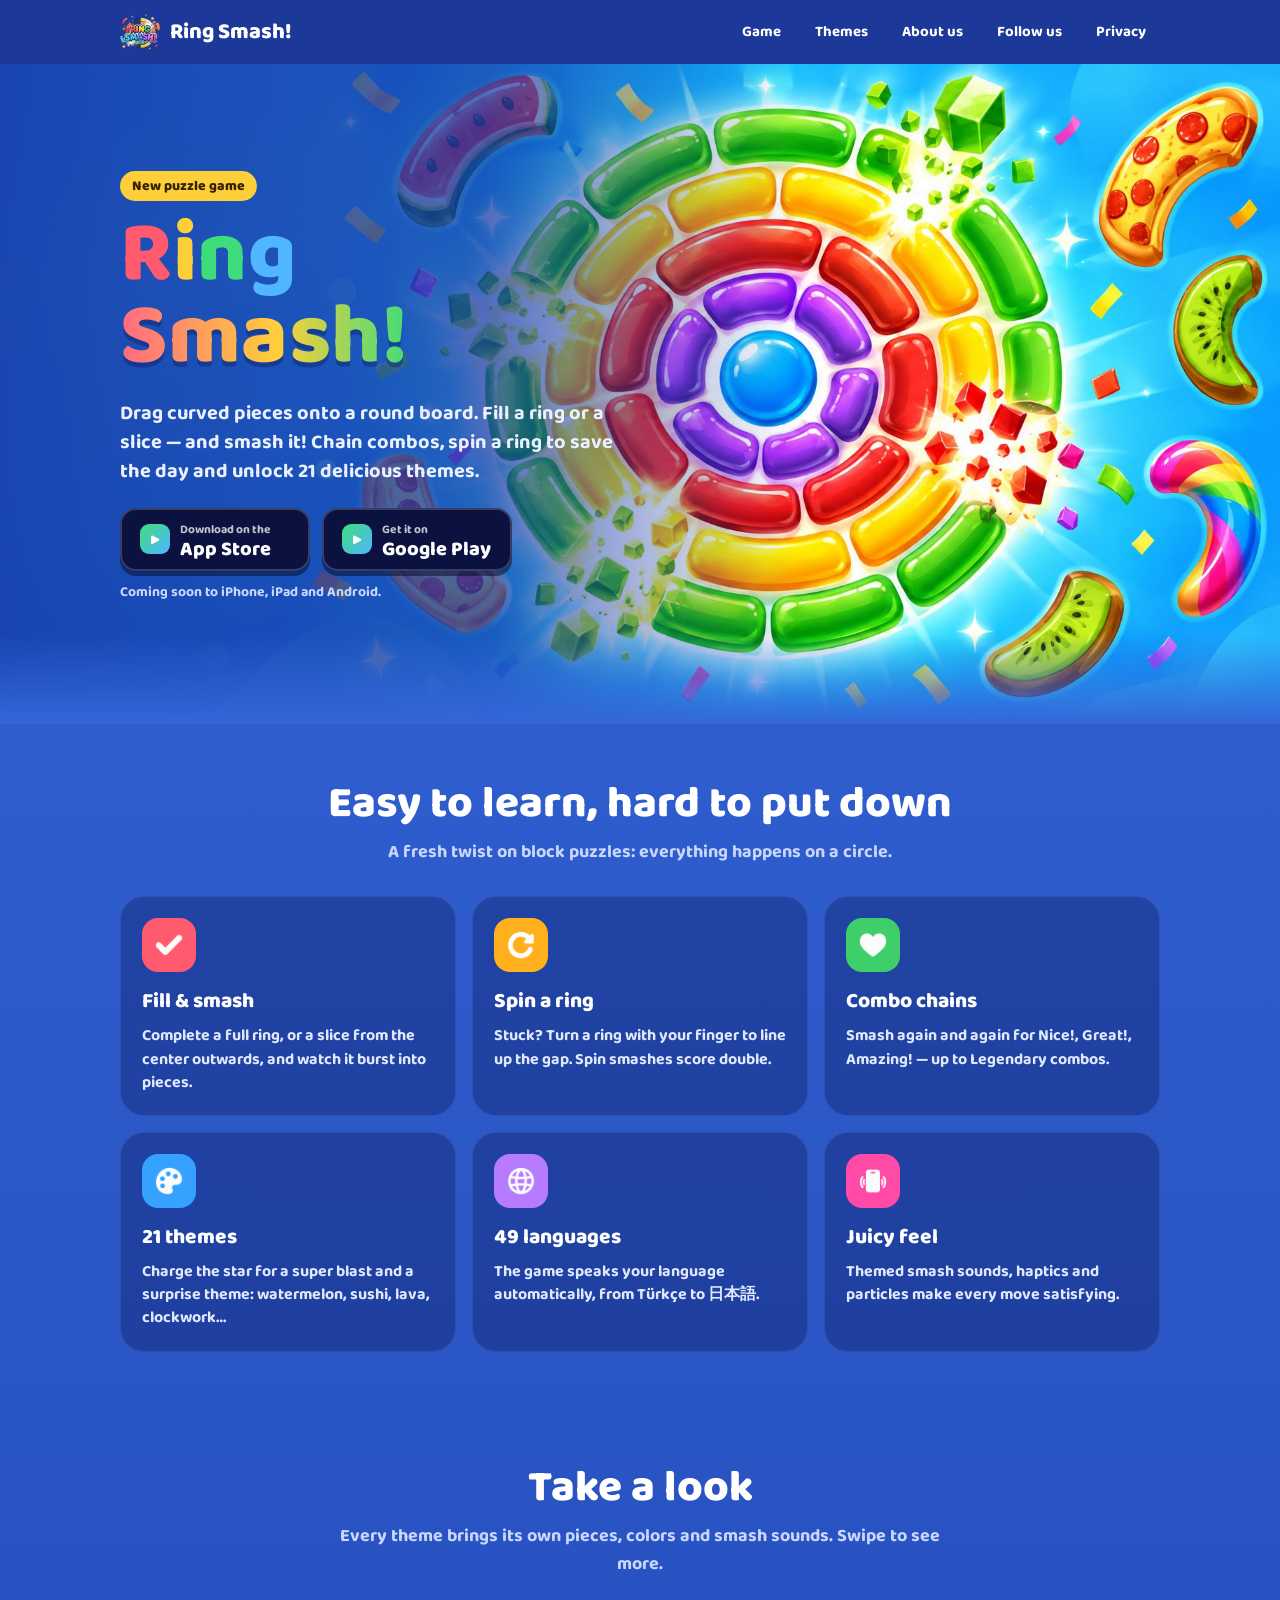
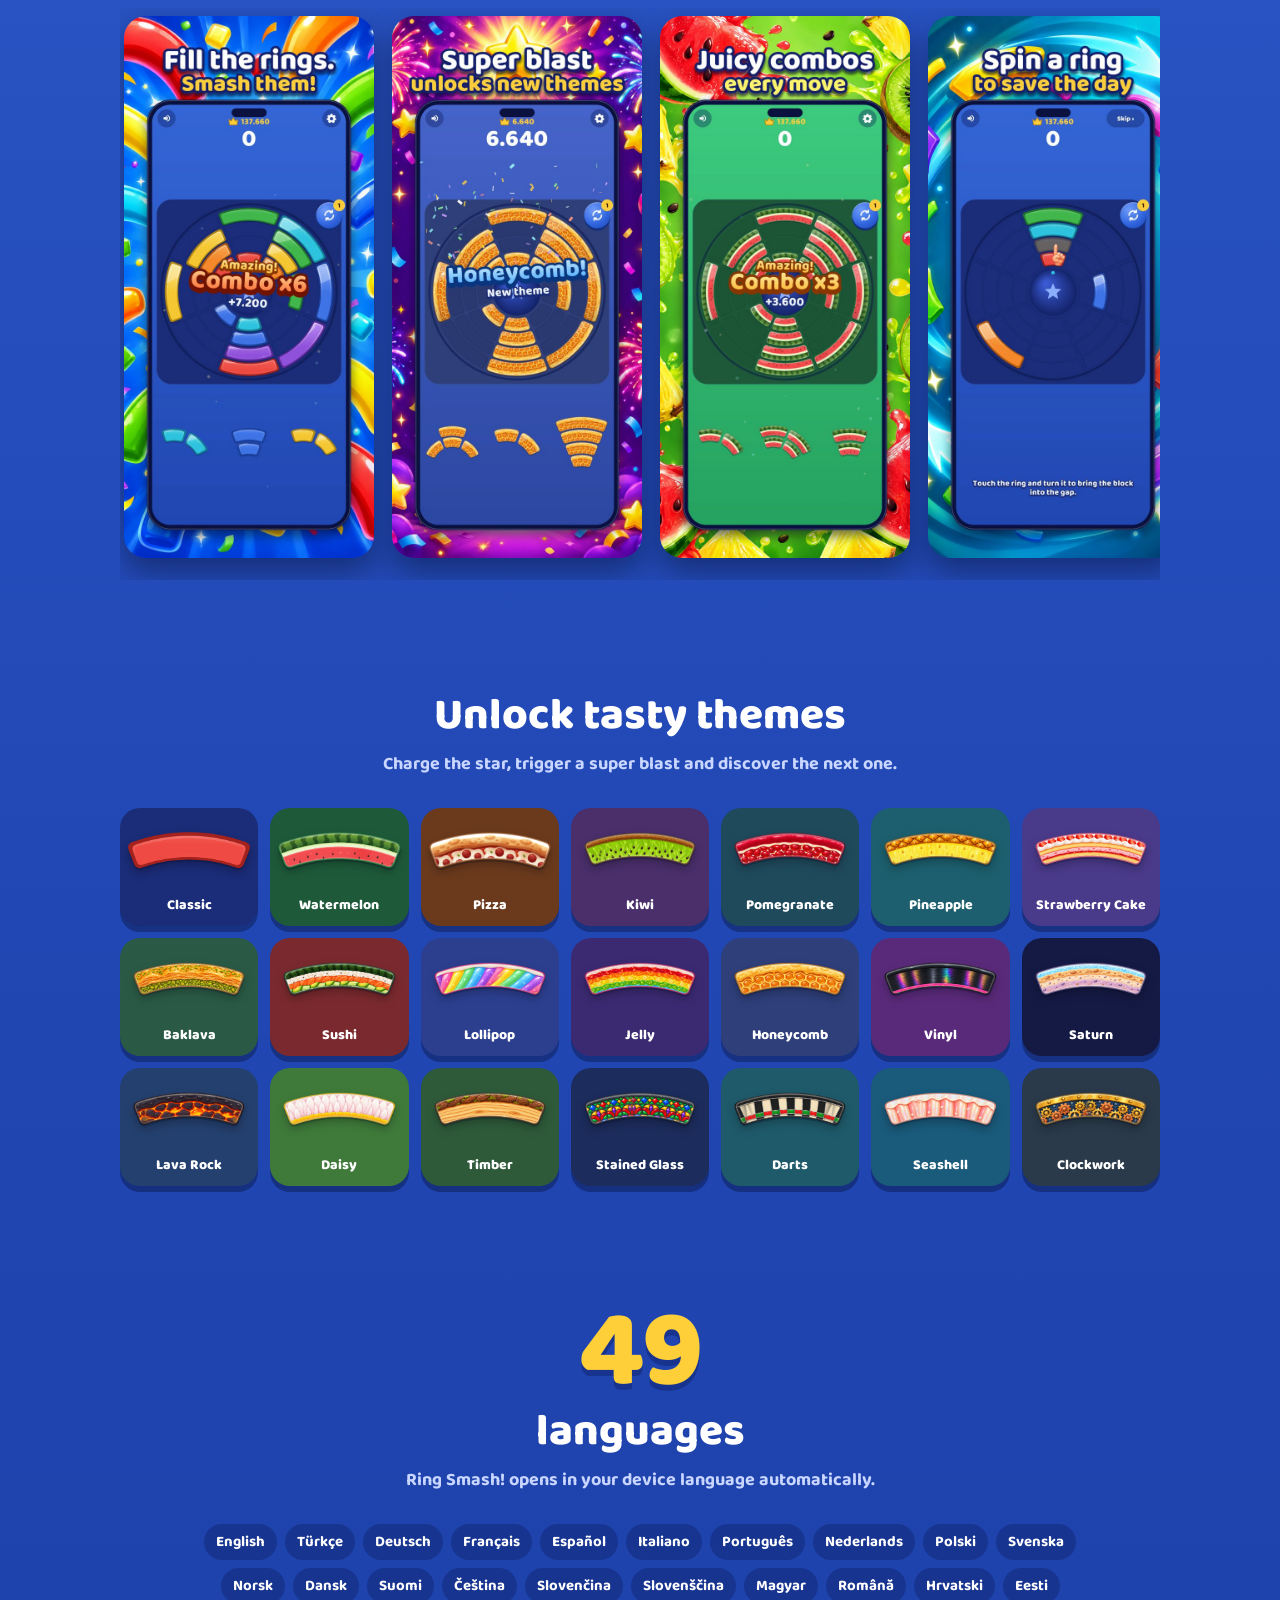
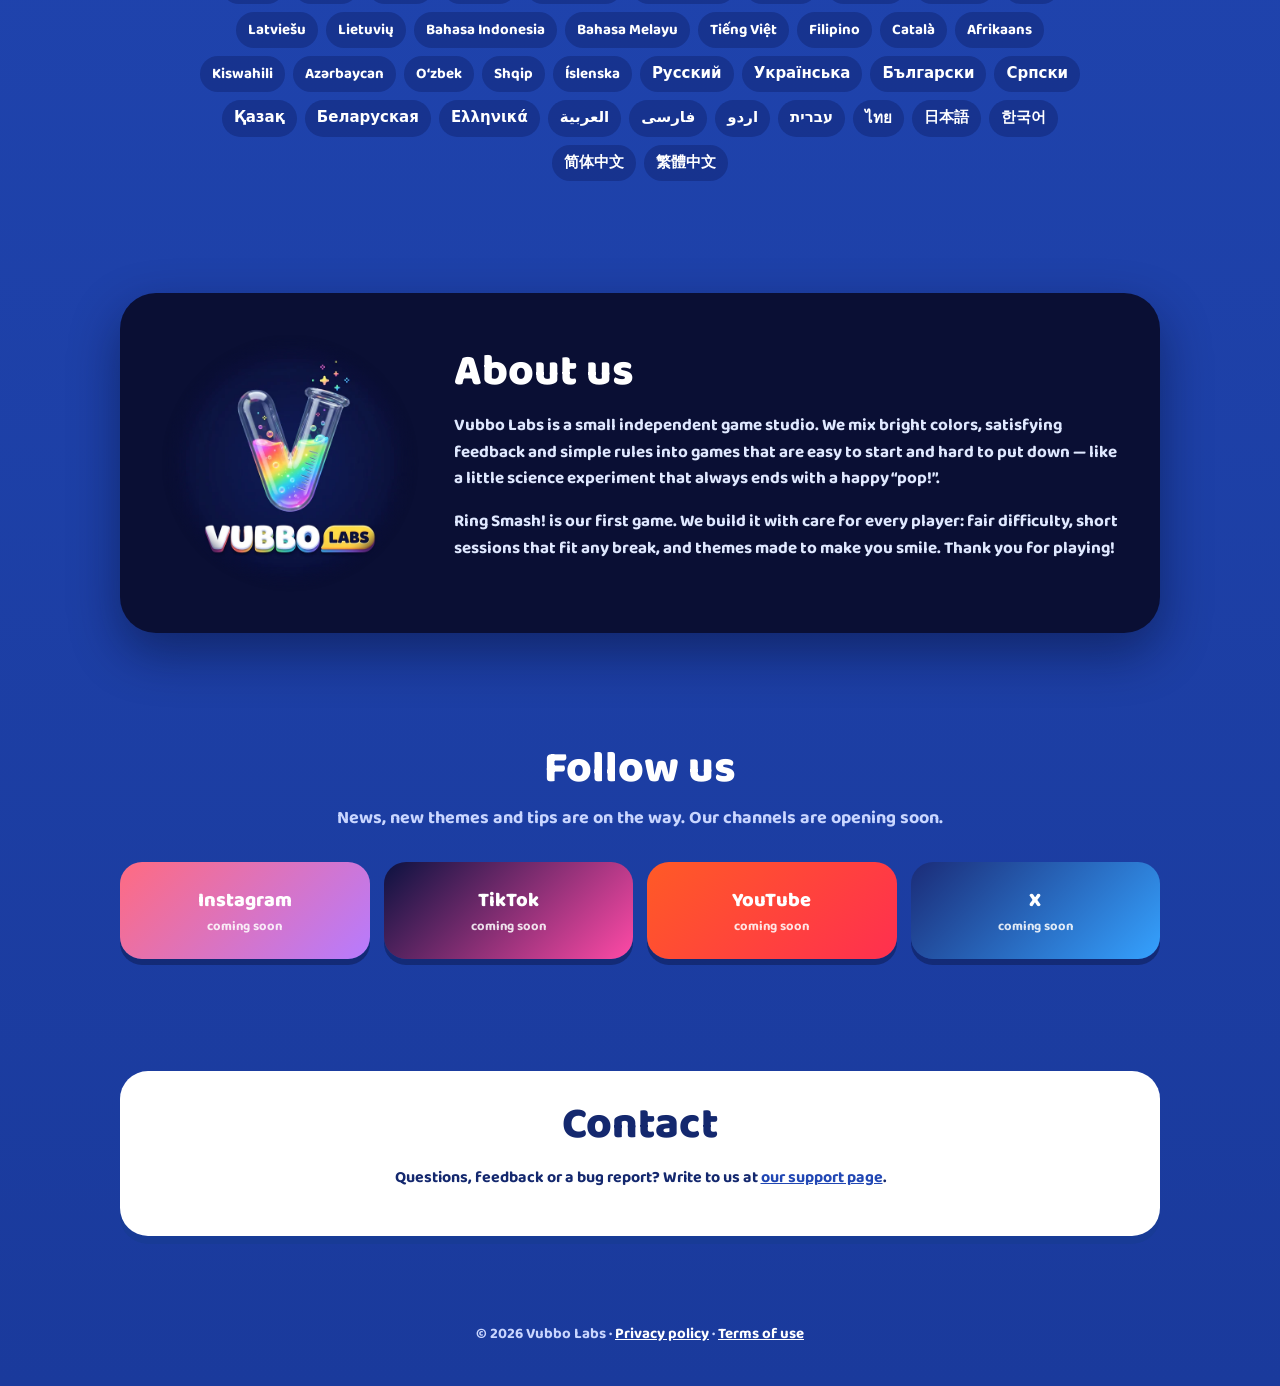
==== index.html @ 5ecbd1bb "Ring Smash! website" ====
<!doctype html>
<html lang="en">
<head>
<meta charset="utf-8">
<meta name="viewport" content="width=device-width,initial-scale=1">
<title>Ring Smash! — Fill the rings, smash them, unlock tasty themes</title>
<meta name="description" content="Ring Smash! is a colorful ring puzzle game by Vubbo Labs. Drag curved pieces onto a round board, smash full rings and slices, spin rings and unlock 21 delicious themes.">
<meta property="og:title" content="Ring Smash! by Vubbo Labs">
<meta property="og:description" content="Fill the rings. Smash them. Unlock tasty themes.">
<meta property="og:image" content="https://vubbolabs.github.io/og.jpg">
<link rel="icon" href="favicon.png">
<link rel="stylesheet" href="style.css">
</head>
<body>
<header class="top">
  <div class="wrap">
    <a class="brand" href="#"><img src="favicon.png" alt="">Ring Smash!</a>
    <nav>
      <a href="#features" class="hide-s">Game</a>
      <a href="#themes" class="hide-s">Themes</a>
      <a href="#about" class="hide-xs">About us</a>
      <a href="#follow" class="hide-xs">Follow us</a>
      <a href="privacy.html">Privacy</a>
    </nav>
  </div>
</header>

<section class="hero" style="background-image:url(hero.jpg)">
  <div class="wrap">
    <div>
      <span class="tag">New puzzle game</span>
      <h1><span class="r">R</span><span class="i">i</span><span class="n">n</span><span class="g">g</span> <span class="smash">Smash!</span></h1>
      <p class="lead">Drag curved pieces onto a round board. Fill a ring or a slice — and smash it! Chain combos, spin a ring to save the day and unlock 21 delicious themes.</p>
      <div class="stores">
        <a class="store" href="#follow" aria-label="App Store"><span class="ic">▶</span><span><small>Download on the</small><b>App Store</b></span></a>
        <a class="store" href="#follow" aria-label="Google Play"><span class="ic">▶</span><span><small>Get it on</small><b>Google Play</b></span></a>
      </div>
      <p class="soonnote">Coming soon to iPhone, iPad and Android.</p>
    </div>
    <div class="heroart" aria-hidden="true">
    </div>
  </div>
</section>

<section id="features">
  <div class="wrap">
    <h2 class="h2">Easy to learn, hard to put down</h2>
    <p class="sub">A fresh twist on block puzzles: everything happens on a circle.</p>
    <div class="features">
      <div class="feat"><div class="ico c1"><img src="icon_check.png" alt=""></div><h3>Fill &amp; smash</h3><p>Complete a full ring, or a slice from the center outwards, and watch it burst into pieces.</p></div>
      <div class="feat"><div class="ico c2"><img src="icon_restart.png" alt=""></div><h3>Spin a ring</h3><p>Stuck? Turn a ring with your finger to line up the gap. Spin smashes score double.</p></div>
      <div class="feat"><div class="ico c3"><img src="icon_heart.png" alt=""></div><h3>Combo chains</h3><p>Smash again and again for Nice!, Great!, Amazing! — up to Legendary combos.</p></div>
      <div class="feat"><div class="ico c4"><img src="icon_palette.png" alt=""></div><h3>21 themes</h3><p>Charge the star for a super blast and a surprise theme: watermelon, sushi, lava, clockwork…</p></div>
      <div class="feat"><div class="ico c5"><img src="icon_globe.png" alt=""></div><h3>49 languages</h3><p>The game speaks your language automatically, from Türkçe to 日本語.</p></div>
      <div class="feat"><div class="ico c6"><img src="icon_vibration.png" alt=""></div><h3>Juicy feel</h3><p>Themed smash sounds, haptics and particles make every move satisfying.</p></div>
    </div>
  </div>
</section>

<section id="screens">
  <div class="wrap">
    <h2 class="h2">Take a look</h2>
    <p class="sub">Every theme brings its own pieces, colors and smash sounds. Swipe to see more.</p>
    <div class="shots">
      <figure><img src="screen1.jpg" alt="Fill the rings. Smash them!" loading="lazy" width="600" height="1301"></figure>
      <figure><img src="screen2.jpg" alt="Super blast unlocks new themes" loading="lazy" width="600" height="1301"></figure>
      <figure><img src="screen3.jpg" alt="Juicy combos every move" loading="lazy" width="600" height="1301"></figure>
      <figure><img src="screen4.jpg" alt="Spin a ring to save the day" loading="lazy" width="600" height="1301"></figure>
      <figure><img src="screen5.jpg" alt="21 delicious themes to unlock" loading="lazy" width="600" height="1301"></figure>
      <figure><img src="screen6.jpg" alt="Easy to learn, hard to put down" loading="lazy" width="600" height="1301"></figure>
    </div>
  </div>
</section>

<section id="themes">
  <div class="wrap">
    <h2 class="h2">Unlock tasty themes</h2>
    <p class="sub">Charge the star, trigger a super blast and discover the next one.</p>
    <div class="themes">
      <div class="theme" style="background:#1b2c78"><img src="theme_classic.png" alt=""><span>Classic</span></div>
      <div class="theme" style="background:#1e5a3a"><img src="theme_watermelon.png" alt=""><span>Watermelon</span></div>
      <div class="theme" style="background:#6b3a1d"><img src="theme_pizza.png" alt=""><span>Pizza</span></div>
      <div class="theme" style="background:#4a2f6b"><img src="theme_kiwi.png" alt=""><span>Kiwi</span></div>
      <div class="theme" style="background:#1f4a5c"><img src="theme_pomegranate.png" alt=""><span>Pomegranate</span></div>
      <div class="theme" style="background:#1d5f6e"><img src="theme_pineapple.png" alt=""><span>Pineapple</span></div>
      <div class="theme" style="background:#4a3a8a"><img src="theme_cake.png" alt=""><span>Strawberry Cake</span></div>
      <div class="theme" style="background:#2a5a46"><img src="theme_baklava.png" alt=""><span>Baklava</span></div>
      <div class="theme" style="background:#7a2a2e"><img src="theme_sushi.png" alt=""><span>Sushi</span></div>
      <div class="theme" style="background:#2c3f8f"><img src="theme_lollipop.png" alt=""><span>Lollipop</span></div>
      <div class="theme" style="background:#3b2a72"><img src="theme_jelly.png" alt=""><span>Jelly</span></div>
      <div class="theme" style="background:#2e3f7a"><img src="theme_honeycomb.png" alt=""><span>Honeycomb</span></div>
      <div class="theme" style="background:#5a2a7a"><img src="theme_vinyl.png" alt=""><span>Vinyl</span></div>
      <div class="theme" style="background:#151a45"><img src="theme_saturn.png" alt=""><span>Saturn</span></div>
      <div class="theme" style="background:#24406e"><img src="theme_lava.png" alt=""><span>Lava Rock</span></div>
      <div class="theme" style="background:#3f7a3a"><img src="theme_daisy.png" alt=""><span>Daisy</span></div>
      <div class="theme" style="background:#2e5a3a"><img src="theme_log.png" alt=""><span>Timber</span></div>
      <div class="theme" style="background:#1c2c5c"><img src="theme_glass.png" alt=""><span>Stained Glass</span></div>
      <div class="theme" style="background:#1f5a6a"><img src="theme_dart.png" alt=""><span>Darts</span></div>
      <div class="theme" style="background:#1a5a7a"><img src="theme_shell.png" alt=""><span>Seashell</span></div>
      <div class="theme" style="background:#2a3a4a"><img src="theme_clockwork.png" alt=""><span>Clockwork</span></div>
    </div>
  </div>
</section>

<section id="languages">
  <div class="wrap">
    <div class="big">49</div>
    <h2 class="h2">languages</h2>
    <p class="sub">Ring Smash! opens in your device language automatically.</p>
    <div class="langs">
      <span>English</span><span>Türkçe</span><span>Deutsch</span><span>Français</span><span>Español</span><span>Italiano</span><span>Português</span><span>Nederlands</span><span>Polski</span><span>Svenska</span><span>Norsk</span><span>Dansk</span><span>Suomi</span><span>Čeština</span><span>Slovenčina</span><span>Slovenščina</span><span>Magyar</span><span>Română</span><span>Hrvatski</span><span>Eesti</span><span>Latviešu</span><span>Lietuvių</span><span>Bahasa Indonesia</span><span>Bahasa Melayu</span><span>Tiếng Việt</span><span>Filipino</span><span>Català</span><span>Afrikaans</span><span>Kiswahili</span><span>Azərbaycan</span><span>Oʻzbek</span><span>Shqip</span><span>Íslenska</span><span>Русский</span><span>Українська</span><span>Български</span><span>Српски</span><span>Қазақ</span><span>Беларуская</span><span>Ελληνικά</span><span>العربية</span><span>فارسی</span><span>اردو</span><span>עברית</span><span>ไทย</span><span>日本語</span><span>한국어</span><span>简体中文</span><span>繁體中文</span>
    </div>
  </div>
</section>

<section id="about">
  <div class="wrap">
    <div class="studio">
      <img src="vubbo-labs.webp" alt="Vubbo Labs">
      <div>
        <h2 class="h2" style="text-align:left">About us</h2>
        <p>Vubbo Labs is a small independent game studio. We mix bright colors, satisfying feedback and simple rules into games that are easy to start and hard to put down — like a little science experiment that always ends with a happy “pop!”.</p>
        <p>Ring Smash! is our first game. We build it with care for every player: fair difficulty, short sessions that fit any break, and themes made to make you smile. Thank you for playing!</p>
      </div>
    </div>
  </div>
</section>

<section id="follow">
  <div class="wrap">
    <h2 class="h2">Follow us</h2>
    <p class="sub">News, new themes and tips are on the way. Our channels are opening soon.</p>
    <div class="social">
      <a class="s1" href="#follow">Instagram<small>coming soon</small></a>
      <a class="s2" href="#follow">TikTok<small>coming soon</small></a>
      <a class="s3" href="#follow">YouTube<small>coming soon</small></a>
      <a class="s4" href="#follow">X<small>coming soon</small></a>
    </div>
  </div>
</section>

<section id="contact">
  <div class="wrap">
    <div class="contact">
      <h2 class="h2" style="color:#14286e">Contact</h2>
      <p>Questions, feedback or a bug report? Write to us at <a href="https://github.com/vubbolabs/vubbolabs.github.io/issues">our support page</a>.</p>
    </div>
  </div>
</section>

<footer>
  © 2026 Vubbo Labs · <a href="privacy.html">Privacy policy</a> · <a href="terms.html">Terms of use</a>
</footer>
</body>
</html>
---- style.css ----
@font-face{font-family:"Baloo 2";src:url(Baloo2-ExtraBold.ttf) format("truetype");font-weight:800;font-display:swap}
@font-face{font-family:"Baloo 2";src:url(Baloo2-Bold.ttf) format("truetype");font-weight:700;font-display:swap}
:root{--bg1:#3566d8;--bg2:#2147b4;--deep:#0a0f34;--ink:#14286e;--muted:#c9d6ff;--gold:#ffcf3a;--green:#3fcf6a;--card:rgba(10,25,90,.35)}
*{box-sizing:border-box}
html{scroll-behavior:smooth}
body{margin:0;font-family:"Baloo 2",system-ui,-apple-system,"Segoe UI",Roboto,sans-serif;font-weight:700;color:#fff;background:linear-gradient(180deg,var(--bg1) 0%,var(--bg2) 55%,#1a3a9c 100%);min-height:100vh;overflow-x:hidden}
a{color:inherit}
.wrap{max-width:1080px;margin:0 auto;padding:0 20px}
/* üst çubuk */
.top{position:sticky;top:0;z-index:10;background:rgba(20,40,130,.72);backdrop-filter:blur(10px);-webkit-backdrop-filter:blur(10px)}
.top .wrap{display:flex;align-items:center;justify-content:space-between;height:64px}
.brand{white-space:nowrap;display:flex;align-items:center;gap:10px;text-decoration:none;font-weight:800;font-size:22px}
.brand img{width:40px;height:40px;border-radius:12px}
.top nav{display:flex;gap:6px;flex-wrap:wrap}
.top nav a{text-decoration:none;padding:8px 14px;border-radius:999px;font-size:15px}
.top nav a:hover{background:var(--card)}
/* giriş */
.hero{position:relative;padding:70px 0 70px;background:#2a8fe8 center right/cover no-repeat}
.hero:before{content:"";position:absolute;inset:0;background:linear-gradient(90deg,rgba(25,60,170,.92) 0%,rgba(25,60,170,.75) 38%,rgba(25,60,170,0) 62%)}
.hero:after{content:"";position:absolute;left:0;right:0;bottom:0;height:90px;background:linear-gradient(180deg,rgba(53,102,216,0),var(--bg1))}
.hero .wrap{position:relative;z-index:1}
.heroart{position:relative;height:520px}
.heroart .phone{right:2%;top:10px;width:230px;transform:rotate(6deg)}
.hero .wrap{display:grid;grid-template-columns:1.05fr .95fr;gap:36px;align-items:center}
.tag{display:inline-block;background:var(--gold);color:#3a2400;font-weight:800;font-size:14px;padding:4px 12px;border-radius:999px}
h1{font-weight:800;font-size:clamp(46px,8vw,86px);line-height:.95;margin:14px 0 10px;letter-spacing:.5px}
h1 .r{color:#ff5a6e}h1 .i{color:#ffcf3a}h1 .n{color:#3fdc7c}h1 .g{color:#4fb6ff}
h1 .smash{display:block;background:linear-gradient(90deg,#ff6b81,#ffcf3a 30%,#3fdc7c 55%,#4fb6ff 80%,#b67bff);-webkit-background-clip:text;background-clip:text;color:transparent;filter:drop-shadow(0 5px 0 rgba(10,20,80,.35))}
.lead{font-size:20px;line-height:1.45;color:#eaf0ff;max-width:520px;font-weight:700}
.stores{display:flex;gap:12px;flex-wrap:wrap;margin-top:22px}
.store{display:flex;align-items:center;gap:10px;background:#0b1240;border:2px solid rgba(255,255,255,.18);border-radius:16px;padding:10px 18px;text-decoration:none;min-width:190px;box-shadow:0 5px 0 rgba(5,10,40,.5)}
.store small{display:block;font-size:12px;opacity:.75;font-weight:700}
.store b{display:block;font-size:20px;font-weight:800;line-height:1}
.store .ic{width:30px;height:30px;border-radius:9px;background:linear-gradient(135deg,#3fdc7c,#4fb6ff);display:grid;place-items:center;font-size:16px}
.soonnote{margin-top:10px;font-size:14px;color:var(--muted)}
/* telefonlar */
.phones{position:relative;height:560px}
.phone{position:absolute;width:250px;border-radius:38px;padding:10px;background:#0b1240;box-shadow:0 24px 50px rgba(5,10,40,.55),inset 0 0 0 2px rgba(255,255,255,.12)}
.phone img{display:block;width:100%;border-radius:30px}
.phone.a{left:6%;top:40px;transform:rotate(-8deg)}
.phone.b{right:4%;top:0;transform:rotate(6deg);z-index:2}
.float{position:absolute;filter:drop-shadow(0 10px 14px rgba(5,10,40,.45));animation:bob 4s ease-in-out infinite}
.float.f1{left:-10px;bottom:30px;width:150px;animation-delay:-1s}
.float.f2{right:-20px;bottom:-10px;width:170px;animation-delay:-2.5s;z-index:3}
@keyframes bob{50%{transform:translateY(-12px) rotate(3deg)}}
/* bölümler */
section{padding:56px 0}
.h2{line-height:1.1;font-weight:800;font-size:clamp(30px,4.6vw,44px);margin:0 0 10px;text-align:center}
.sub{color:var(--muted);text-align:center;font-size:18px;margin:0 auto 30px;max-width:640px}
.features{display:grid;grid-template-columns:repeat(3,1fr);gap:16px}
.feat{background:var(--card);border-radius:24px;padding:22px;box-shadow:inset 0 0 0 1px rgba(255,255,255,.08)}
.feat .ico{width:54px;height:54px;border-radius:16px;display:grid;place-items:center;margin-bottom:12px}
.feat .ico img{width:28px;height:28px}
.feat h3{margin:0 0 6px;font-size:21px;font-weight:800}
.feat p{margin:0;color:#dfe8ff;font-size:16px;line-height:1.45}
.c1{background:#ff5a6e}.c2{background:#ffb01c}.c3{background:#3fcf6a}.c4{background:#35a2ff}.c5{background:#b67bff}.c6{background:#ff4aa6}
/* ekran görüntüleri */
.shots{display:flex;gap:18px;overflow-x:auto;padding:8px 4px 22px;scroll-snap-type:x mandatory}
.shots figure{margin:0;flex:0 0 250px;scroll-snap-align:center}
.shots img{width:250px;height:auto;border-radius:22px;display:block;box-shadow:0 14px 30px rgba(5,10,40,.45)}
.shots figcaption{text-align:center;margin-top:8px;color:var(--muted);font-size:15px}
/* temalar */
.themes{display:grid;grid-template-columns:repeat(7,1fr);gap:12px}
.theme{border-radius:20px;padding:14px 8px 10px;text-align:center;box-shadow:0 6px 0 rgba(5,10,40,.35);transition:transform .2s}
.theme:hover{transform:translateY(-4px) rotate(-2deg)}
.theme img{width:100%;height:58px;object-fit:contain;filter:drop-shadow(0 4px 4px rgba(0,0,0,.25))}
.theme span{display:block;font-size:14px;font-weight:800;margin-top:6px}
/* diller */
.langs{display:flex;flex-wrap:wrap;gap:8px;justify-content:center;max-width:900px;margin:0 auto}
.langs span{background:var(--card);padding:6px 12px;border-radius:999px;font-size:15px}
.big{font-size:clamp(64px,10vw,110px);font-weight:800;text-align:center;line-height:1;color:var(--gold);text-shadow:0 6px 0 rgba(10,20,80,.35)}
/* stüdyo */
.studio{background:var(--deep);border-radius:36px;padding:40px;display:grid;grid-template-columns:260px 1fr;gap:34px;align-items:center;box-shadow:0 20px 50px rgba(5,10,40,.45)}
.studio img{width:100%;border-radius:28px}
.studio p{color:#dfe8ff;font-size:17px;line-height:1.55}
/* takip */
.social{display:grid;grid-template-columns:repeat(4,1fr);gap:14px}
.social a{display:block;text-align:center;text-decoration:none;padding:22px 10px;border-radius:22px;font-weight:800;font-size:20px;box-shadow:0 6px 0 rgba(5,10,40,.35)}
.social small{display:block;font-size:13px;opacity:.85;font-weight:700}
.s1{background:linear-gradient(135deg,#ff6b81,#b67bff)}.s2{background:linear-gradient(135deg,#0b1240,#ff4aa6)}.s3{background:linear-gradient(135deg,#ff5a26,#ff2f4f)}.s4{background:linear-gradient(135deg,#1b2c78,#35a2ff)}
.contact{background:#fff;color:var(--ink);border-radius:28px;padding:30px;text-align:center;box-shadow:0 8px 0 #183b96}
.contact a{color:#2147b4}
footer{padding:30px 0 40px;text-align:center;color:var(--muted);font-size:15px}
footer a{color:#fff}
/* belge sayfası */
.doc{background:#fff;color:var(--ink);border-radius:28px;padding:30px 30px 20px;margin:30px auto 40px;max-width:820px;box-shadow:0 8px 0 #183b96}
.doc h1{font-size:44px;color:var(--ink);margin:0 0 4px}
.doc h2{font-size:24px;margin:26px 0 8px}
.doc p,.doc li{color:#33406b;line-height:1.6;font-size:17px;font-weight:700}
.doc a{color:#2147b4}
@media (max-width:860px){
 .hero .wrap{grid-template-columns:1fr}.phones{height:470px;margin-top:10px}.hero{background-size:230% auto;background-position:62% 100%;padding:40px 0 0}.hero:before{background:linear-gradient(180deg,#2a55c8 0%,#2a55c8 55%,rgba(42,85,200,0) 75%)}.heroart{height:330px}.phone{width:200px}
 .features{grid-template-columns:1fr 1fr}.themes{grid-template-columns:repeat(4,1fr)}.studio{grid-template-columns:1fr;text-align:center;padding:28px}.studio img{max-width:240px;margin:0 auto}
 .social{grid-template-columns:1fr 1fr}.top nav a.hide-s{display:none}
}
@media (max-width:520px){.top nav a{padding:6px 8px;font-size:13px}.top nav a.hide-xs{display:none}.brand{font-size:19px}.brand img{width:34px;height:34px}.features{grid-template-columns:1fr}.themes{grid-template-columns:repeat(3,1fr)}.phone{width:170px}.phones{height:400px}.float{display:none}}
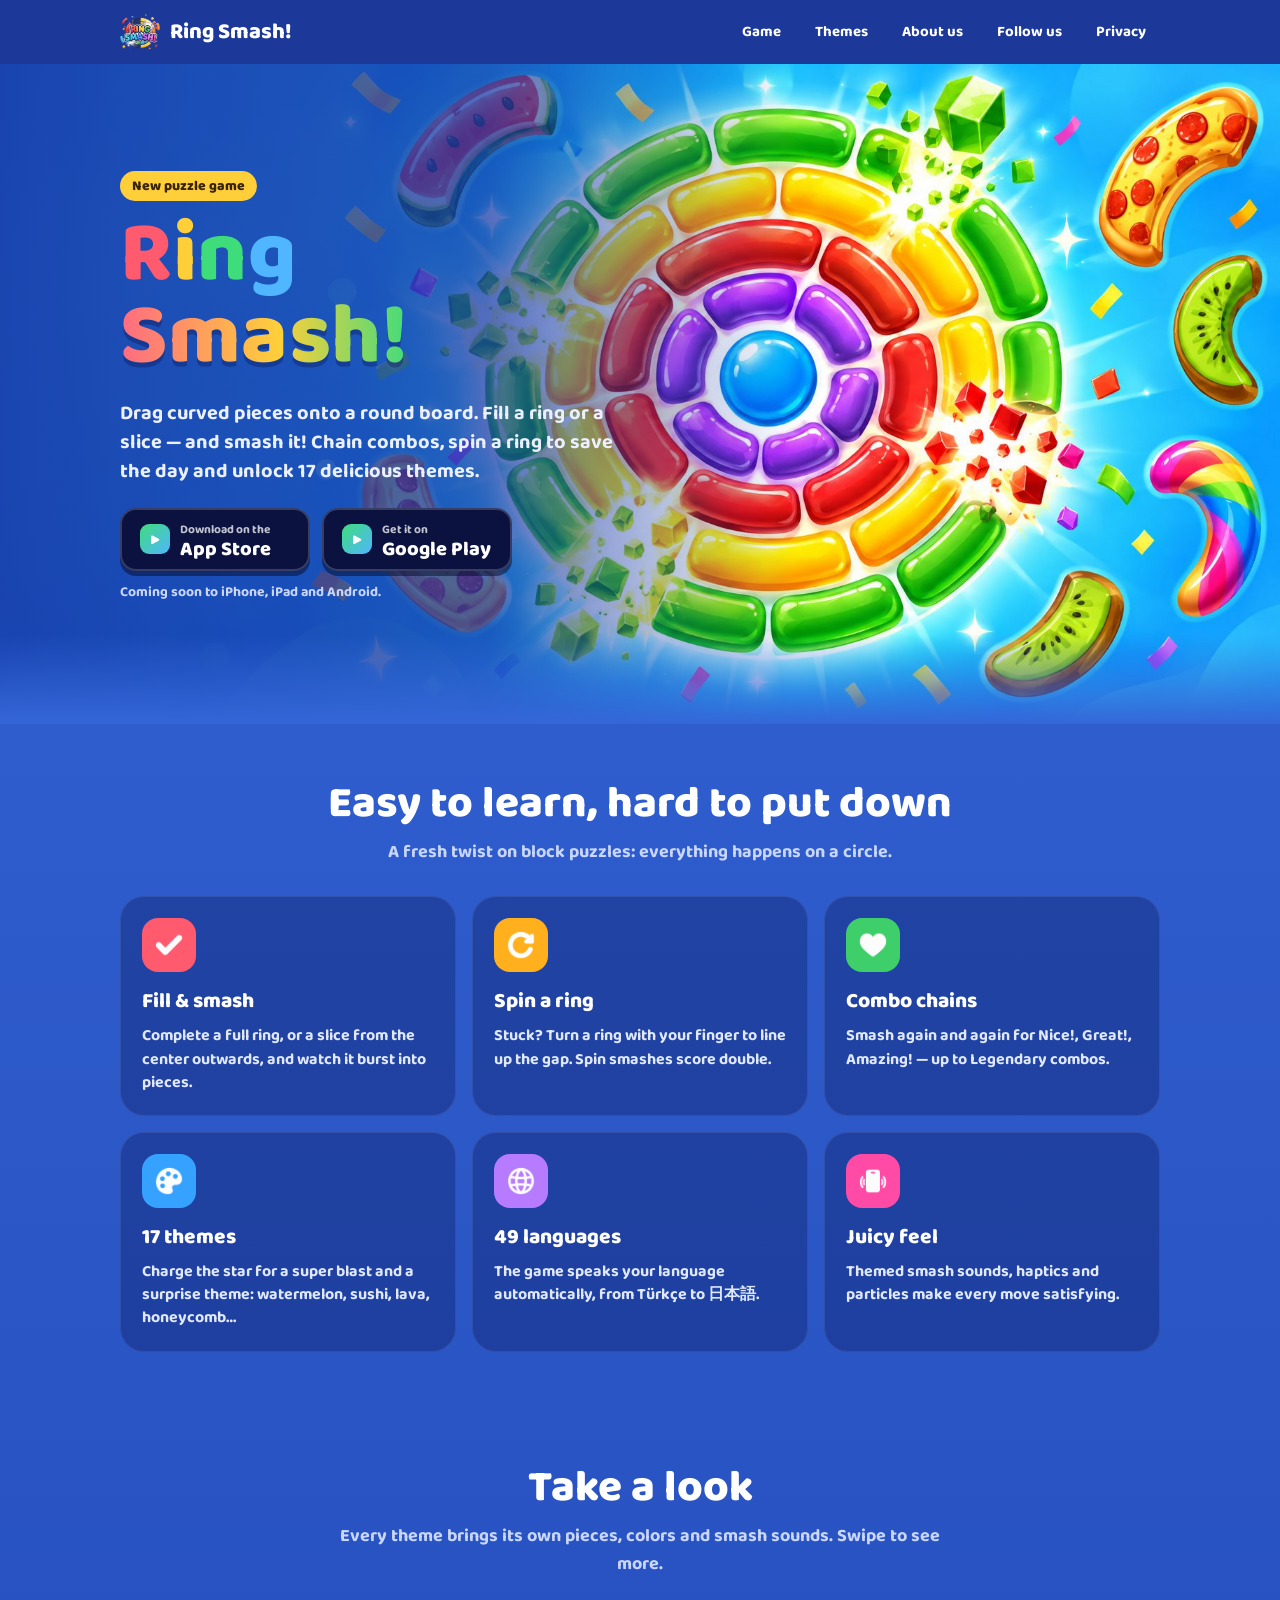
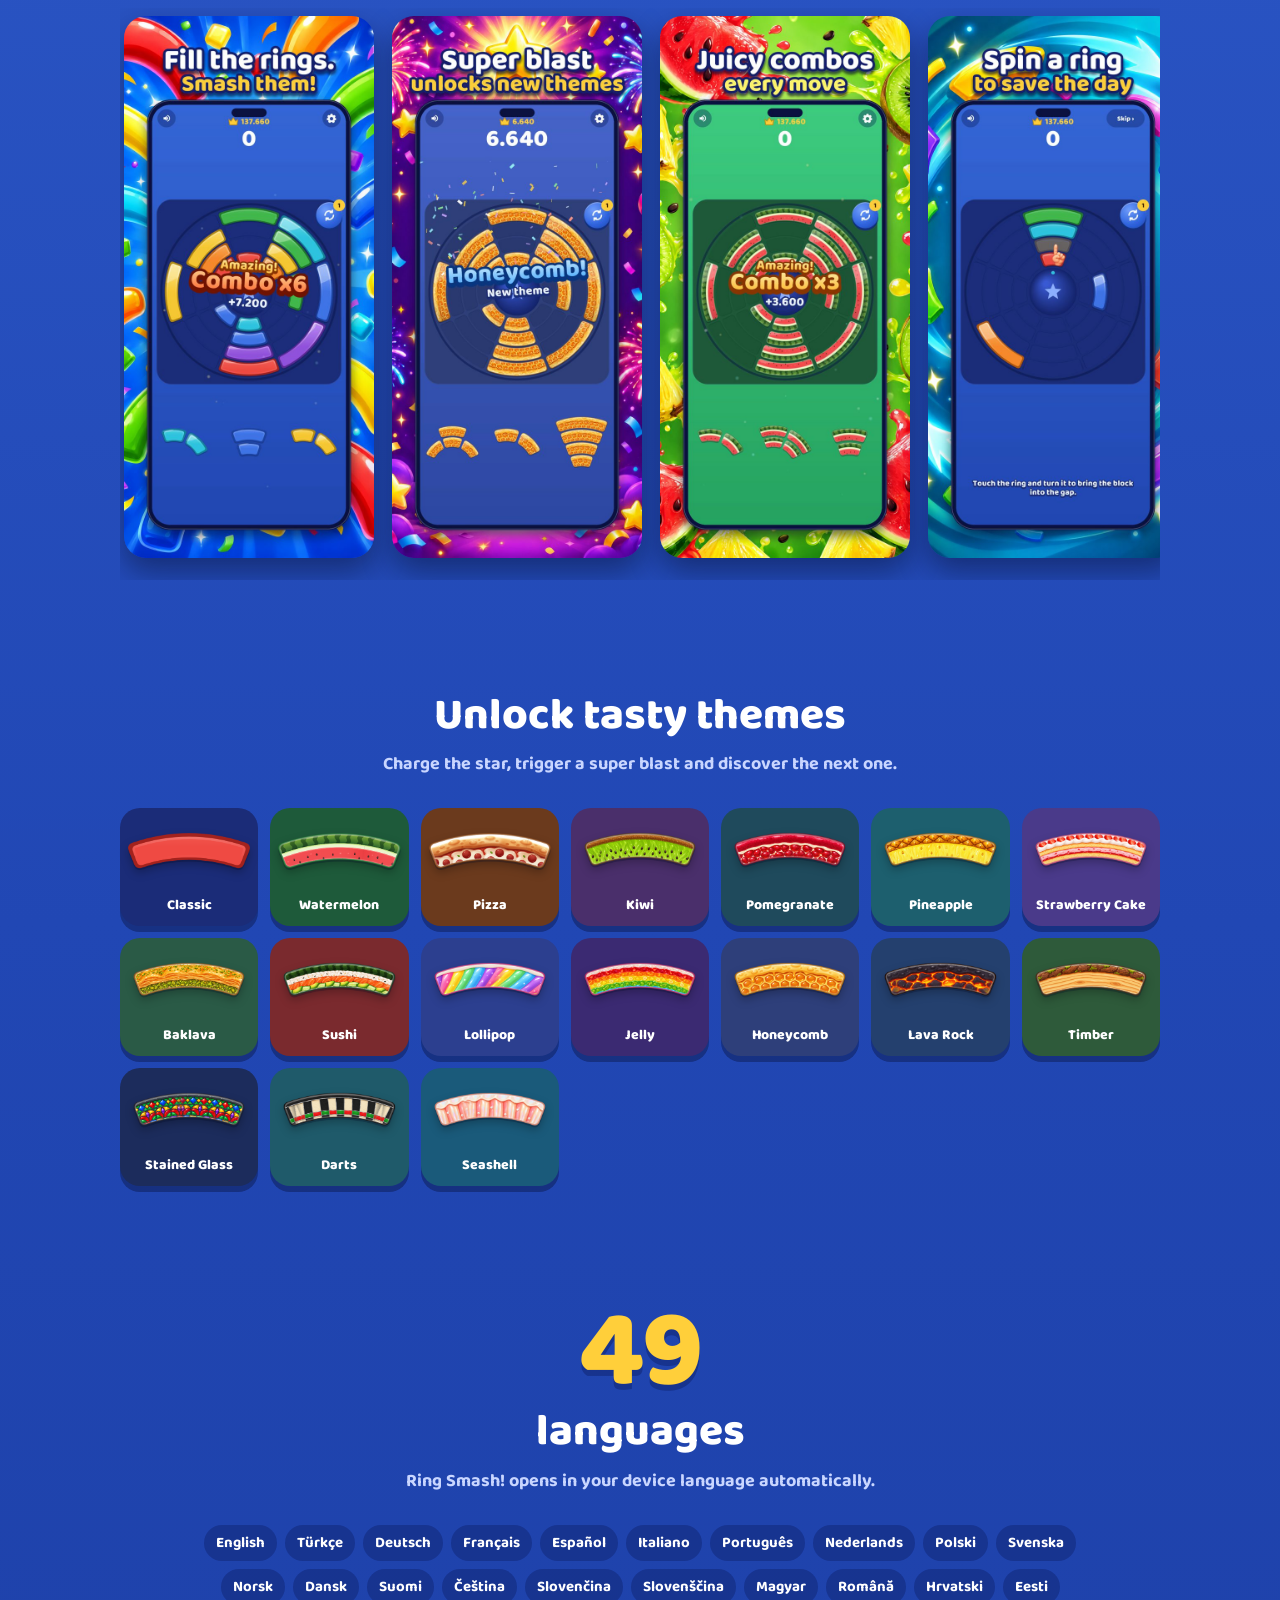
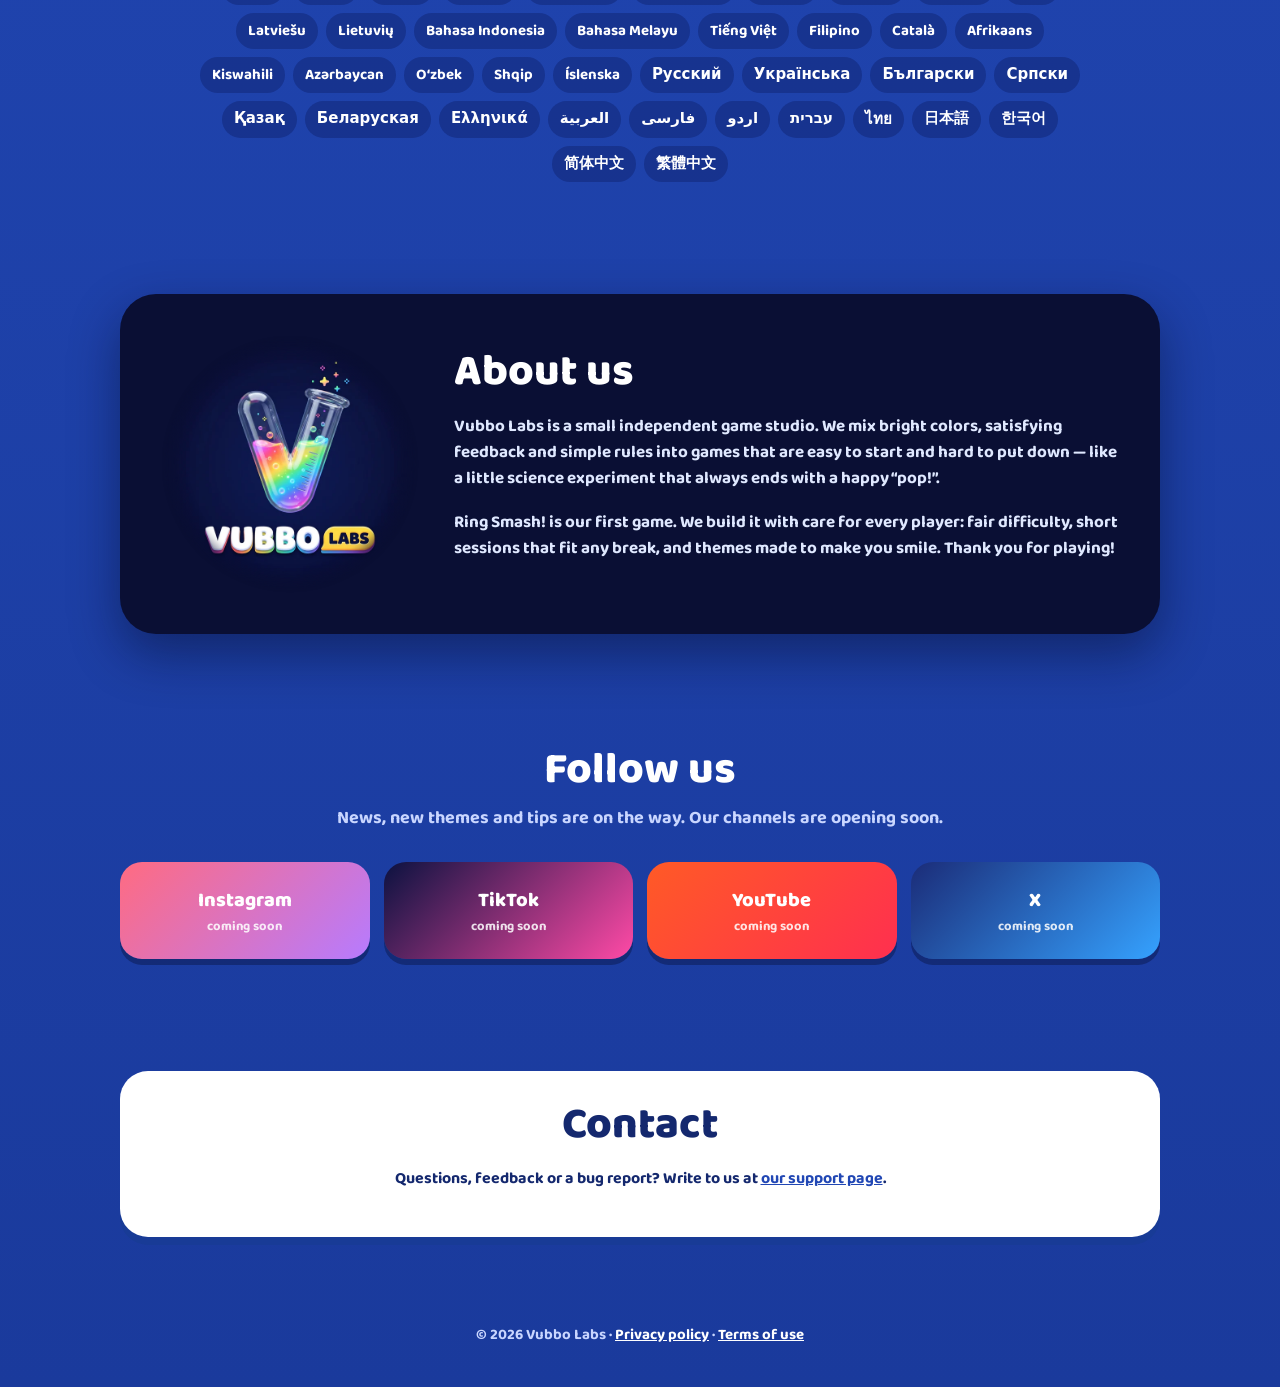
==== commit 0b0d39c1: "Site: 17 tema, yeni ekran görüntüsü" ====
--- a/index.html
+++ b/index.html
@@ -4,7 +4,7 @@
 <meta charset="utf-8">
 <meta name="viewport" content="width=device-width,initial-scale=1">
 <title>Ring Smash! — Fill the rings, smash them, unlock tasty themes</title>
-<meta name="description" content="Ring Smash! is a colorful ring puzzle game by Vubbo Labs. Drag curved pieces onto a round board, smash full rings and slices, spin rings and unlock 21 delicious themes.">
+<meta name="description" content="Ring Smash! is a colorful ring puzzle game by Vubbo Labs. Drag curved pieces onto a round board, smash full rings and slices, spin rings and unlock 17 delicious themes.">
 <meta property="og:title" content="Ring Smash! by Vubbo Labs">
 <meta property="og:description" content="Fill the rings. Smash them. Unlock tasty themes.">
 <meta property="og:image" content="https://vubbolabs.github.io/og.jpg">
@@ -30,7 +30,7 @@
     <div>
       <span class="tag">New puzzle game</span>
       <h1><span class="r">R</span><span class="i">i</span><span class="n">n</span><span class="g">g</span> <span class="smash">Smash!</span></h1>
-      <p class="lead">Drag curved pieces onto a round board. Fill a ring or a slice — and smash it! Chain combos, spin a ring to save the day and unlock 21 delicious themes.</p>
+      <p class="lead">Drag curved pieces onto a round board. Fill a ring or a slice — and smash it! Chain combos, spin a ring to save the day and unlock 17 delicious themes.</p>
       <div class="stores">
         <a class="store" href="#follow" aria-label="App Store"><span class="ic">▶</span><span><small>Download on the</small><b>App Store</b></span></a>
         <a class="store" href="#follow" aria-label="Google Play"><span class="ic">▶</span><span><small>Get it on</small><b>Google Play</b></span></a>
@@ -50,7 +50,7 @@
       <div class="feat"><div class="ico c1"><img src="icon_check.png" alt=""></div><h3>Fill &amp; smash</h3><p>Complete a full ring, or a slice from the center outwards, and watch it burst into pieces.</p></div>
       <div class="feat"><div class="ico c2"><img src="icon_restart.png" alt=""></div><h3>Spin a ring</h3><p>Stuck? Turn a ring with your finger to line up the gap. Spin smashes score double.</p></div>
       <div class="feat"><div class="ico c3"><img src="icon_heart.png" alt=""></div><h3>Combo chains</h3><p>Smash again and again for Nice!, Great!, Amazing! — up to Legendary combos.</p></div>
-      <div class="feat"><div class="ico c4"><img src="icon_palette.png" alt=""></div><h3>21 themes</h3><p>Charge the star for a super blast and a surprise theme: watermelon, sushi, lava, clockwork…</p></div>
+      <div class="feat"><div class="ico c4"><img src="icon_palette.png" alt=""></div><h3>17 themes</h3><p>Charge the star for a super blast and a surprise theme: watermelon, sushi, lava, honeycomb…</p></div>
       <div class="feat"><div class="ico c5"><img src="icon_globe.png" alt=""></div><h3>49 languages</h3><p>The game speaks your language automatically, from Türkçe to 日本語.</p></div>
       <div class="feat"><div class="ico c6"><img src="icon_vibration.png" alt=""></div><h3>Juicy feel</h3><p>Themed smash sounds, haptics and particles make every move satisfying.</p></div>
     </div>
@@ -66,7 +66,7 @@
       <figure><img src="screen2.jpg" alt="Super blast unlocks new themes" loading="lazy" width="600" height="1301"></figure>
       <figure><img src="screen3.jpg" alt="Juicy combos every move" loading="lazy" width="600" height="1301"></figure>
       <figure><img src="screen4.jpg" alt="Spin a ring to save the day" loading="lazy" width="600" height="1301"></figure>
-      <figure><img src="screen5.jpg" alt="21 delicious themes to unlock" loading="lazy" width="600" height="1301"></figure>
+      <figure><img src="screen5.jpg" alt="17 delicious themes to unlock" loading="lazy" width="600" height="1301"></figure>
       <figure><img src="screen6.jpg" alt="Easy to learn, hard to put down" loading="lazy" width="600" height="1301"></figure>
     </div>
   </div>
@@ -89,15 +89,11 @@
       <div class="theme" style="background:#2c3f8f"><img src="theme_lollipop.png" alt=""><span>Lollipop</span></div>
       <div class="theme" style="background:#3b2a72"><img src="theme_jelly.png" alt=""><span>Jelly</span></div>
       <div class="theme" style="background:#2e3f7a"><img src="theme_honeycomb.png" alt=""><span>Honeycomb</span></div>
-      <div class="theme" style="background:#5a2a7a"><img src="theme_vinyl.png" alt=""><span>Vinyl</span></div>
-      <div class="theme" style="background:#151a45"><img src="theme_saturn.png" alt=""><span>Saturn</span></div>
       <div class="theme" style="background:#24406e"><img src="theme_lava.png" alt=""><span>Lava Rock</span></div>
-      <div class="theme" style="background:#3f7a3a"><img src="theme_daisy.png" alt=""><span>Daisy</span></div>
       <div class="theme" style="background:#2e5a3a"><img src="theme_log.png" alt=""><span>Timber</span></div>
       <div class="theme" style="background:#1c2c5c"><img src="theme_glass.png" alt=""><span>Stained Glass</span></div>
       <div class="theme" style="background:#1f5a6a"><img src="theme_dart.png" alt=""><span>Darts</span></div>
       <div class="theme" style="background:#1a5a7a"><img src="theme_shell.png" alt=""><span>Seashell</span></div>
-      <div class="theme" style="background:#2a3a4a"><img src="theme_clockwork.png" alt=""><span>Clockwork</span></div>
     </div>
   </div>
 </section>
